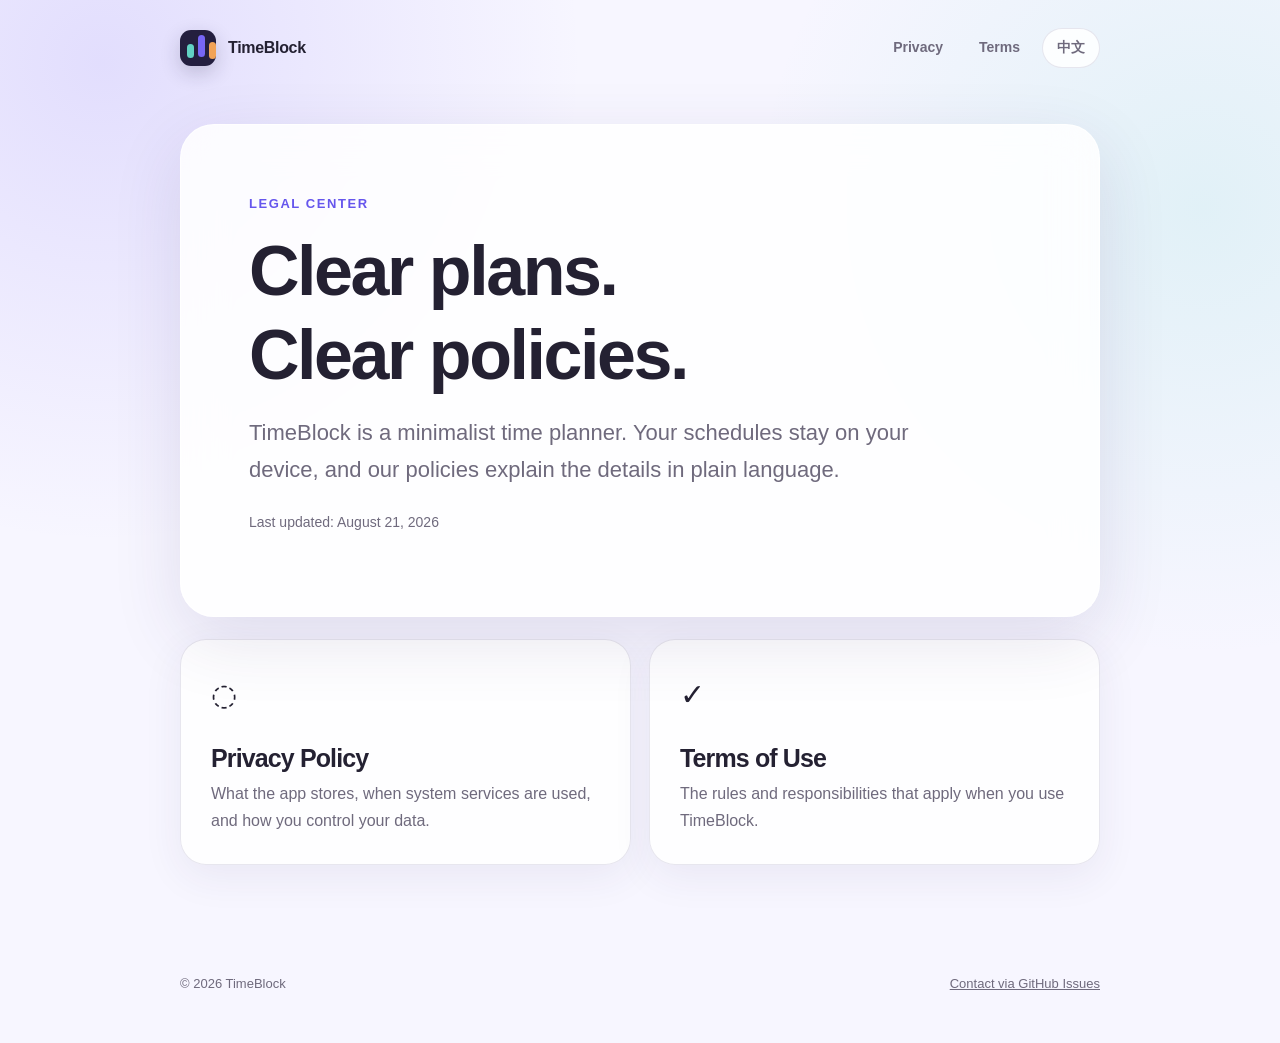
==== index.html @ f35b96bf "Add bilingual TimeBlock legal pages" ====
<!doctype html>
<html lang="en">
<head>
  <meta charset="utf-8">
  <meta name="viewport" content="width=device-width,initial-scale=1">
  <meta name="description" content="Privacy Policy and Terms of Use for TimeBlock.">
  <title>TimeBlock Legal</title>
  <link rel="stylesheet" href="assets/styles.css">
</head>
<body>
  <div class="shell">
    <header>
      <a class="brand" href="./"><span class="mark"><i></i><i></i><i></i></span>TimeBlock</a>
      <nav aria-label="Primary"><a href="privacy/">Privacy</a><a href="terms/">Terms</a><a class="language" href="zh/" lang="zh-Hans">中文</a></nav>
    </header>
    <main>
      <section class="hero">
        <p class="kicker">Legal center</p>
        <h1>Clear plans.<br>Clear policies.</h1>
        <p class="lede">TimeBlock is a minimalist time planner. Your schedules stay on your device, and our policies explain the details in plain language.</p>
        <p class="meta">Last updated: August 21, 2026</p>
      </section>
      <section class="cards" aria-label="Legal documents">
        <a class="card" href="privacy/"><span class="icon">◌</span><h2>Privacy Policy</h2><p>What the app stores, when system services are used, and how you control your data.</p></a>
        <a class="card" href="terms/"><span class="icon">✓</span><h2>Terms of Use</h2><p>The rules and responsibilities that apply when you use TimeBlock.</p></a>
      </section>
    </main>
    <footer><span>© 2026 TimeBlock</span><span><a href="https://github.com/MarBarb/timeblock-legal/issues">Contact via GitHub Issues</a></span></footer>
  </div>
</body>
</html>
---- assets/styles.css ----
:root {
  color-scheme: light dark;
  --bg: #f7f6ff;
  --surface: rgba(255, 255, 255, 0.86);
  --text: #242132;
  --muted: #6f6a7d;
  --line: rgba(70, 58, 115, 0.12);
  --brand: #6656ed;
  --brand-soft: #eeeaff;
  --shadow: 0 22px 70px rgba(54, 42, 104, 0.12);
}

* { box-sizing: border-box; }

html { scroll-behavior: smooth; }

body {
  margin: 0;
  min-height: 100vh;
  color: var(--text);
  background:
    radial-gradient(circle at 8% 6%, rgba(123, 102, 245, 0.17), transparent 30rem),
    radial-gradient(circle at 94% 20%, rgba(91, 208, 198, 0.14), transparent 28rem),
    var(--bg);
  font-family: -apple-system, BlinkMacSystemFont, "SF Pro Text", "Segoe UI", sans-serif;
  line-height: 1.68;
}

a { color: var(--brand); }

.shell {
  width: min(920px, calc(100% - 36px));
  margin: 0 auto;
}

header {
  display: flex;
  align-items: center;
  justify-content: space-between;
  gap: 20px;
  padding: 28px 0;
}

.brand {
  display: inline-flex;
  align-items: center;
  gap: 12px;
  color: var(--text);
  text-decoration: none;
  font-weight: 760;
  letter-spacing: -0.02em;
}

.mark {
  display: grid;
  grid-template-columns: repeat(3, 7px);
  align-items: center;
  gap: 4px;
  width: 36px;
  height: 36px;
  padding: 7px;
  border-radius: 11px;
  background: #241f3f;
  box-shadow: 0 7px 20px rgba(36, 31, 63, 0.2);
}

.mark i {
  display: block;
  width: 7px;
  border-radius: 999px;
}

.mark i:nth-child(1) { height: 14px; background: #62d2c4; transform: translateY(3px); }
.mark i:nth-child(2) { height: 22px; background: #7766f5; transform: translateY(-2px); }
.mark i:nth-child(3) { height: 17px; background: #f2a357; transform: translateY(2px); }

nav { display: flex; align-items: center; gap: 8px; flex-wrap: wrap; justify-content: flex-end; }

nav a,
.language {
  display: inline-flex;
  align-items: center;
  min-height: 40px;
  padding: 0 14px;
  border-radius: 999px;
  color: var(--muted);
  text-decoration: none;
  font-size: 14px;
  font-weight: 650;
}

nav a:hover,
.language:hover { background: var(--brand-soft); color: var(--brand); }

.language { border: 1px solid var(--line); background: var(--surface); }

main { padding: 28px 0 80px; }

.hero {
  padding: clamp(34px, 7vw, 68px);
  border: 1px solid rgba(255,255,255,.75);
  border-radius: 34px;
  background: var(--surface);
  box-shadow: var(--shadow);
  backdrop-filter: blur(22px);
}

.kicker {
  margin: 0 0 14px;
  color: var(--brand);
  font-size: 13px;
  font-weight: 780;
  letter-spacing: .12em;
  text-transform: uppercase;
}

h1, h2, h3 { line-height: 1.2; letter-spacing: -.035em; }

h1 { margin: 0 0 18px; font-size: clamp(40px, 8vw, 70px); }

.document h1 { font-size: clamp(38px, 7vw, 62px); }

.lede { max-width: 690px; margin: 0; color: var(--muted); font-size: clamp(18px, 3vw, 22px); }

.meta { margin-top: 22px; color: var(--muted); font-size: 14px; }

.cards {
  display: grid;
  grid-template-columns: repeat(2, minmax(0, 1fr));
  gap: 18px;
  margin-top: 22px;
}

.card {
  display: block;
  min-height: 210px;
  padding: 30px;
  border: 1px solid var(--line);
  border-radius: 26px;
  color: var(--text);
  background: var(--surface);
  text-decoration: none;
  box-shadow: 0 12px 40px rgba(54, 42, 104, 0.07);
  transition: transform .2s ease, box-shadow .2s ease;
}

.card:hover { transform: translateY(-4px); box-shadow: var(--shadow); }
.card .icon { font-size: 30px; }
.card h2 { margin: 22px 0 8px; font-size: 25px; }
.card p { margin: 0; color: var(--muted); }

.document {
  padding: clamp(30px, 7vw, 64px);
  border: 1px solid rgba(255,255,255,.75);
  border-radius: 34px;
  background: var(--surface);
  box-shadow: var(--shadow);
}

.document section { padding-top: 26px; }
.document h2 { margin: 0 0 10px; font-size: 25px; }
.document p { margin: 0 0 14px; }
.document ul { margin: 10px 0 16px; padding-left: 24px; }
.document li { margin: 7px 0; }
.document strong { font-weight: 730; }

.notice {
  margin: 28px 0 4px;
  padding: 18px 20px;
  border-left: 4px solid var(--brand);
  border-radius: 4px 16px 16px 4px;
  background: var(--brand-soft);
}

footer {
  display: flex;
  justify-content: space-between;
  gap: 18px;
  padding: 28px 0 48px;
  color: var(--muted);
  font-size: 13px;
}

footer a { color: inherit; }

@media (max-width: 700px) {
  header { align-items: flex-start; }
  nav a:not(.language) { display: none; }
  .cards { grid-template-columns: 1fr; }
  .card { min-height: 170px; }
  footer { flex-direction: column; }
}

@media (prefers-color-scheme: dark) {
  :root {
    --bg: #17151f;
    --surface: rgba(35, 32, 46, 0.88);
    --text: #f3f0fb;
    --muted: #b7b1c5;
    --line: rgba(226, 218, 255, 0.12);
    --brand: #a99cff;
    --brand-soft: rgba(111, 91, 232, 0.18);
    --shadow: 0 22px 70px rgba(0, 0, 0, 0.28);
  }
}
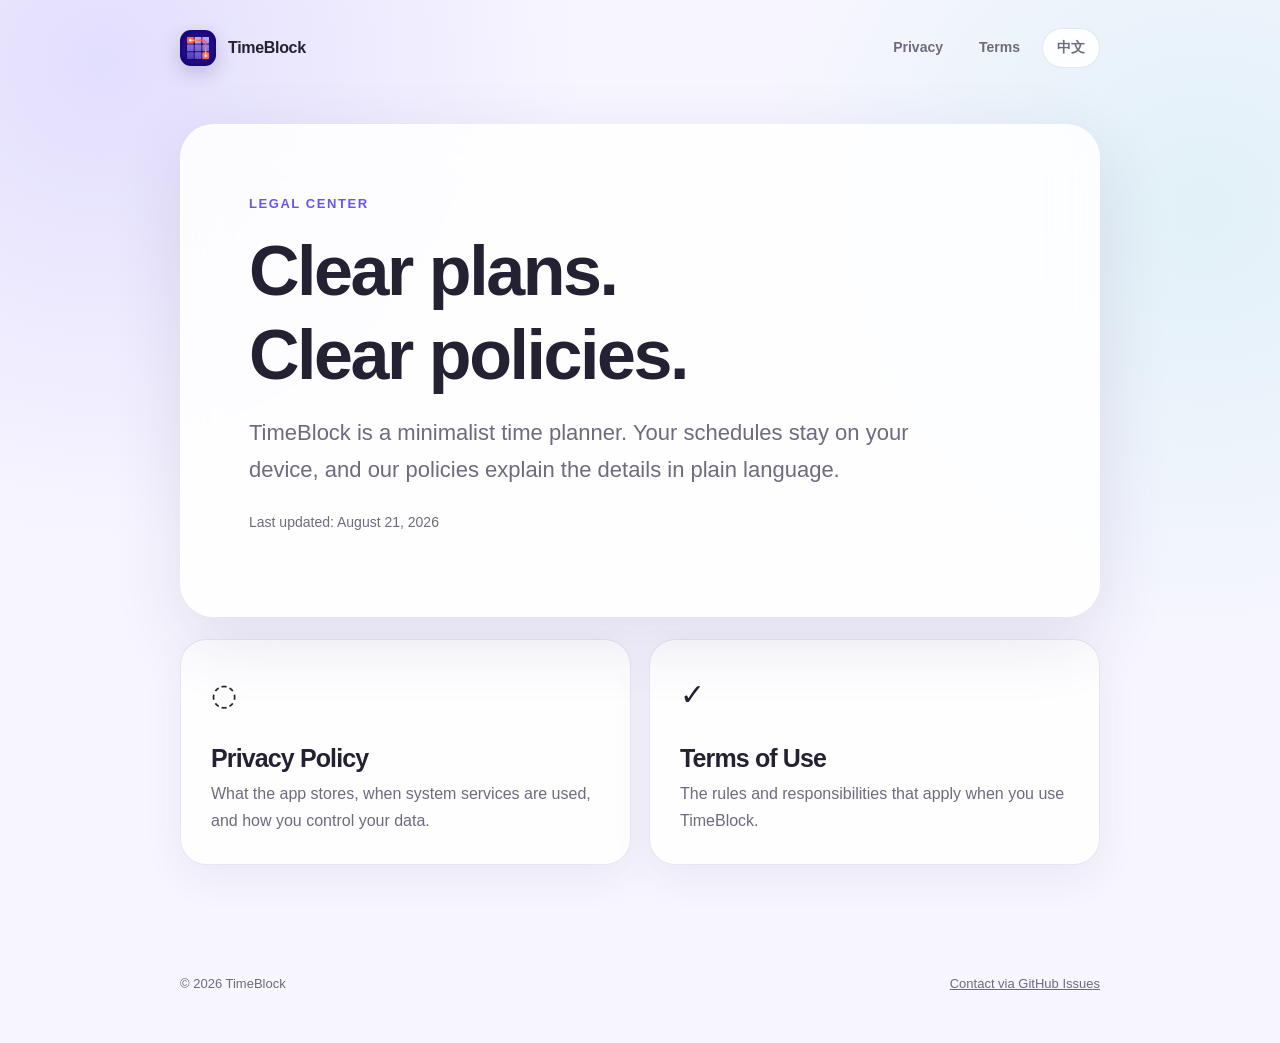
==== commit b5a5d707: "Use the production TimeBlock app icon" ====
--- a/index.html
+++ b/index.html
@@ -5,12 +5,13 @@
   <meta name="viewport" content="width=device-width,initial-scale=1">
   <meta name="description" content="Privacy Policy and Terms of Use for TimeBlock.">
   <title>TimeBlock Legal</title>
+  <link rel="icon" href="assets/app-icon.png">
   <link rel="stylesheet" href="assets/styles.css">
 </head>
 <body>
   <div class="shell">
     <header>
-      <a class="brand" href="./"><span class="mark"><i></i><i></i><i></i></span>TimeBlock</a>
+      <a class="brand" href="./"><img class="app-icon" src="assets/app-icon.png" alt="">TimeBlock</a>
       <nav aria-label="Primary"><a href="privacy/">Privacy</a><a href="terms/">Terms</a><a class="language" href="zh/" lang="zh-Hans">中文</a></nav>
     </header>
     <main>
--- a/assets/styles.css
+++ b/assets/styles.css
@@ -51,28 +51,14 @@
   letter-spacing: -0.02em;
 }
 
-.mark {
-  display: grid;
-  grid-template-columns: repeat(3, 7px);
-  align-items: center;
-  gap: 4px;
+.app-icon {
+  display: block;
   width: 36px;
   height: 36px;
-  padding: 7px;
   border-radius: 11px;
-  background: #241f3f;
   box-shadow: 0 7px 20px rgba(36, 31, 63, 0.2);
+  object-fit: cover;
 }
-
-.mark i {
-  display: block;
-  width: 7px;
-  border-radius: 999px;
-}
-
-.mark i:nth-child(1) { height: 14px; background: #62d2c4; transform: translateY(3px); }
-.mark i:nth-child(2) { height: 22px; background: #7766f5; transform: translateY(-2px); }
-.mark i:nth-child(3) { height: 17px; background: #f2a357; transform: translateY(2px); }
 
 nav { display: flex; align-items: center; gap: 8px; flex-wrap: wrap; justify-content: flex-end; }
 
